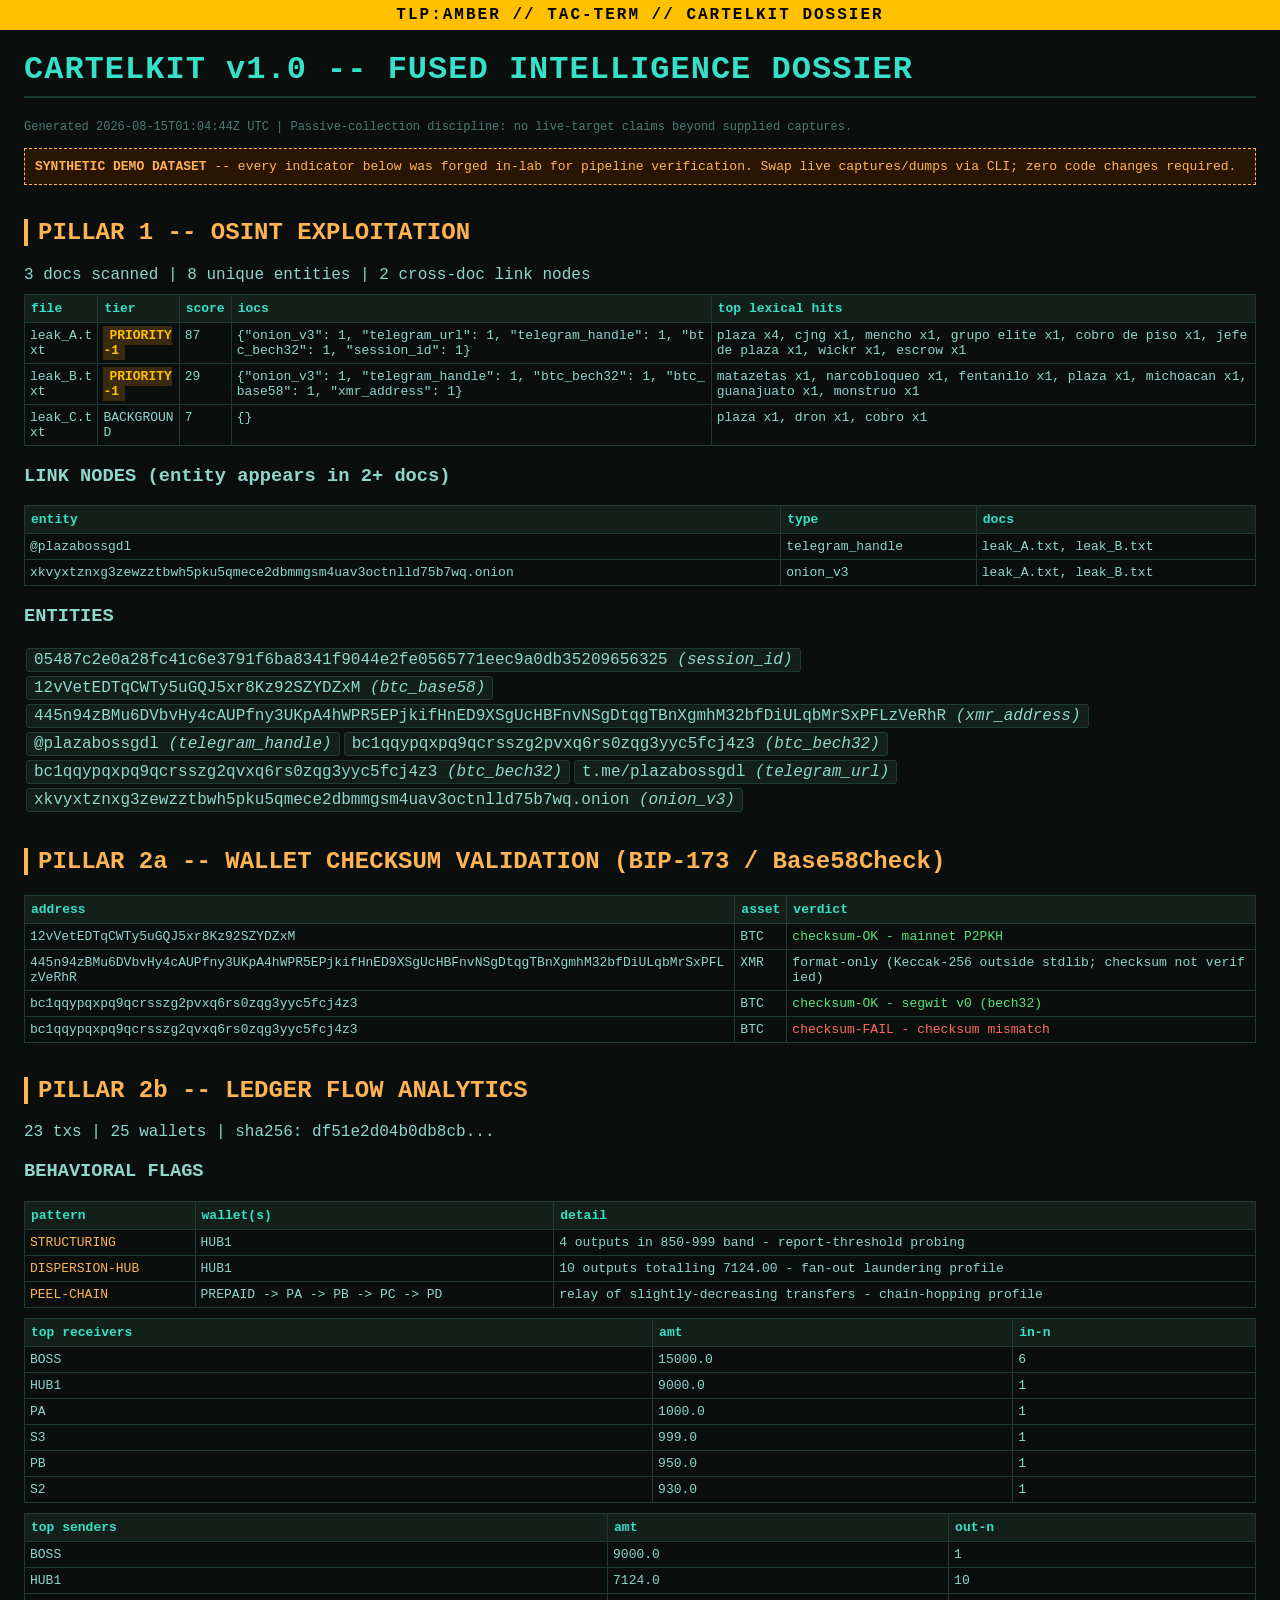
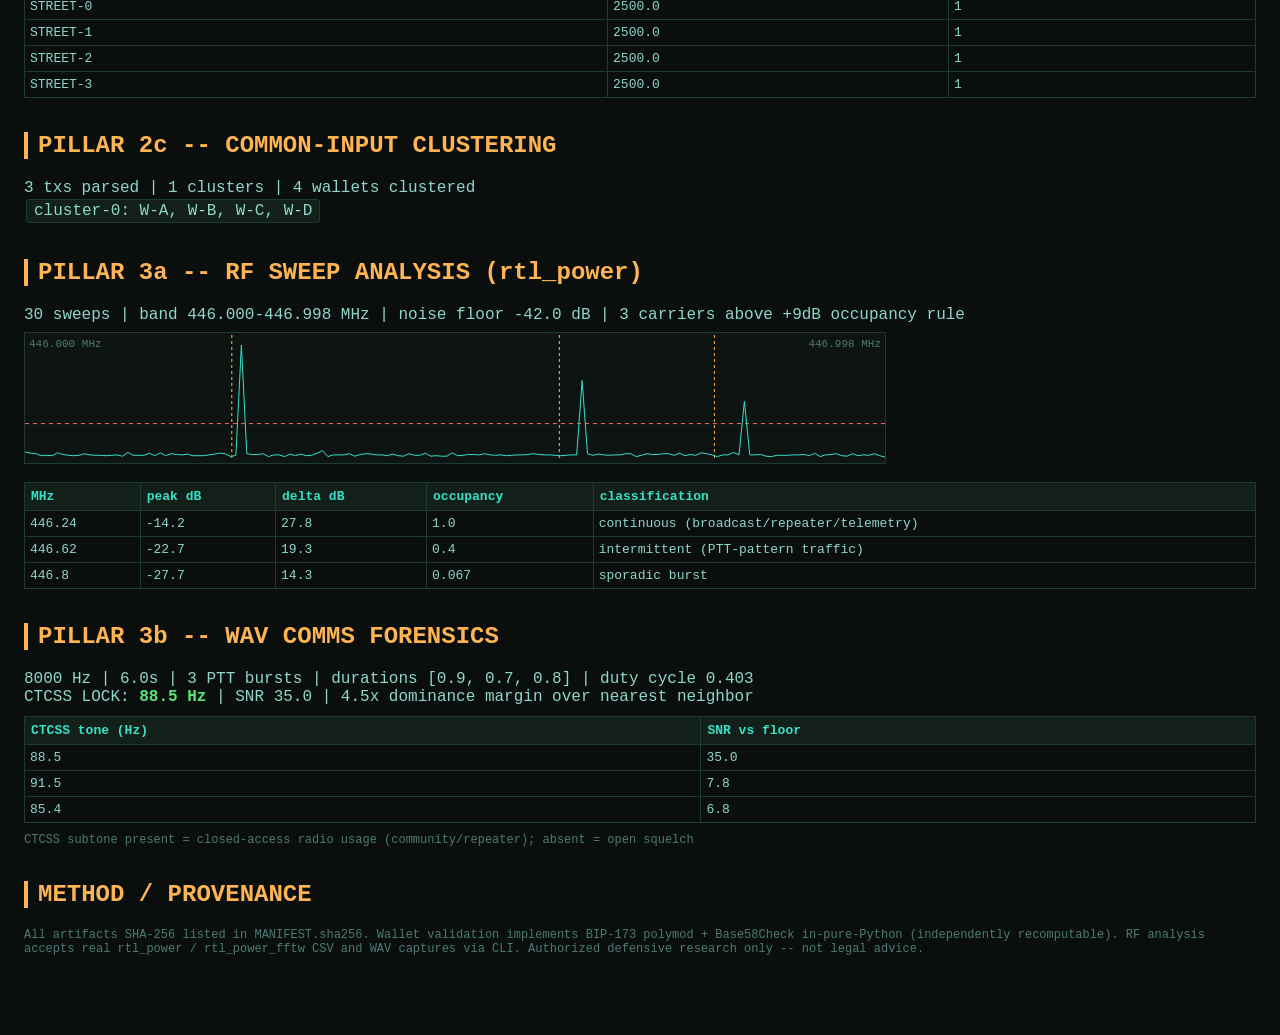
==== index.html @ b8cf2b12 "Deploy CARTELKIT v1.1 fused dossier (synthetic demo clearly marked)" ====
!doctype html><meta charset="utf-8"><meta http-equiv="refresh" content="0; url=/cartelkit/"><body style="background:#0a0f0e;color:#8fd6cb;font-family:Consolas,monospace"><p>Redirecting to <a style="color:#37e0c8" href="/cartelkit/">/cartelkit/</a>...</p>
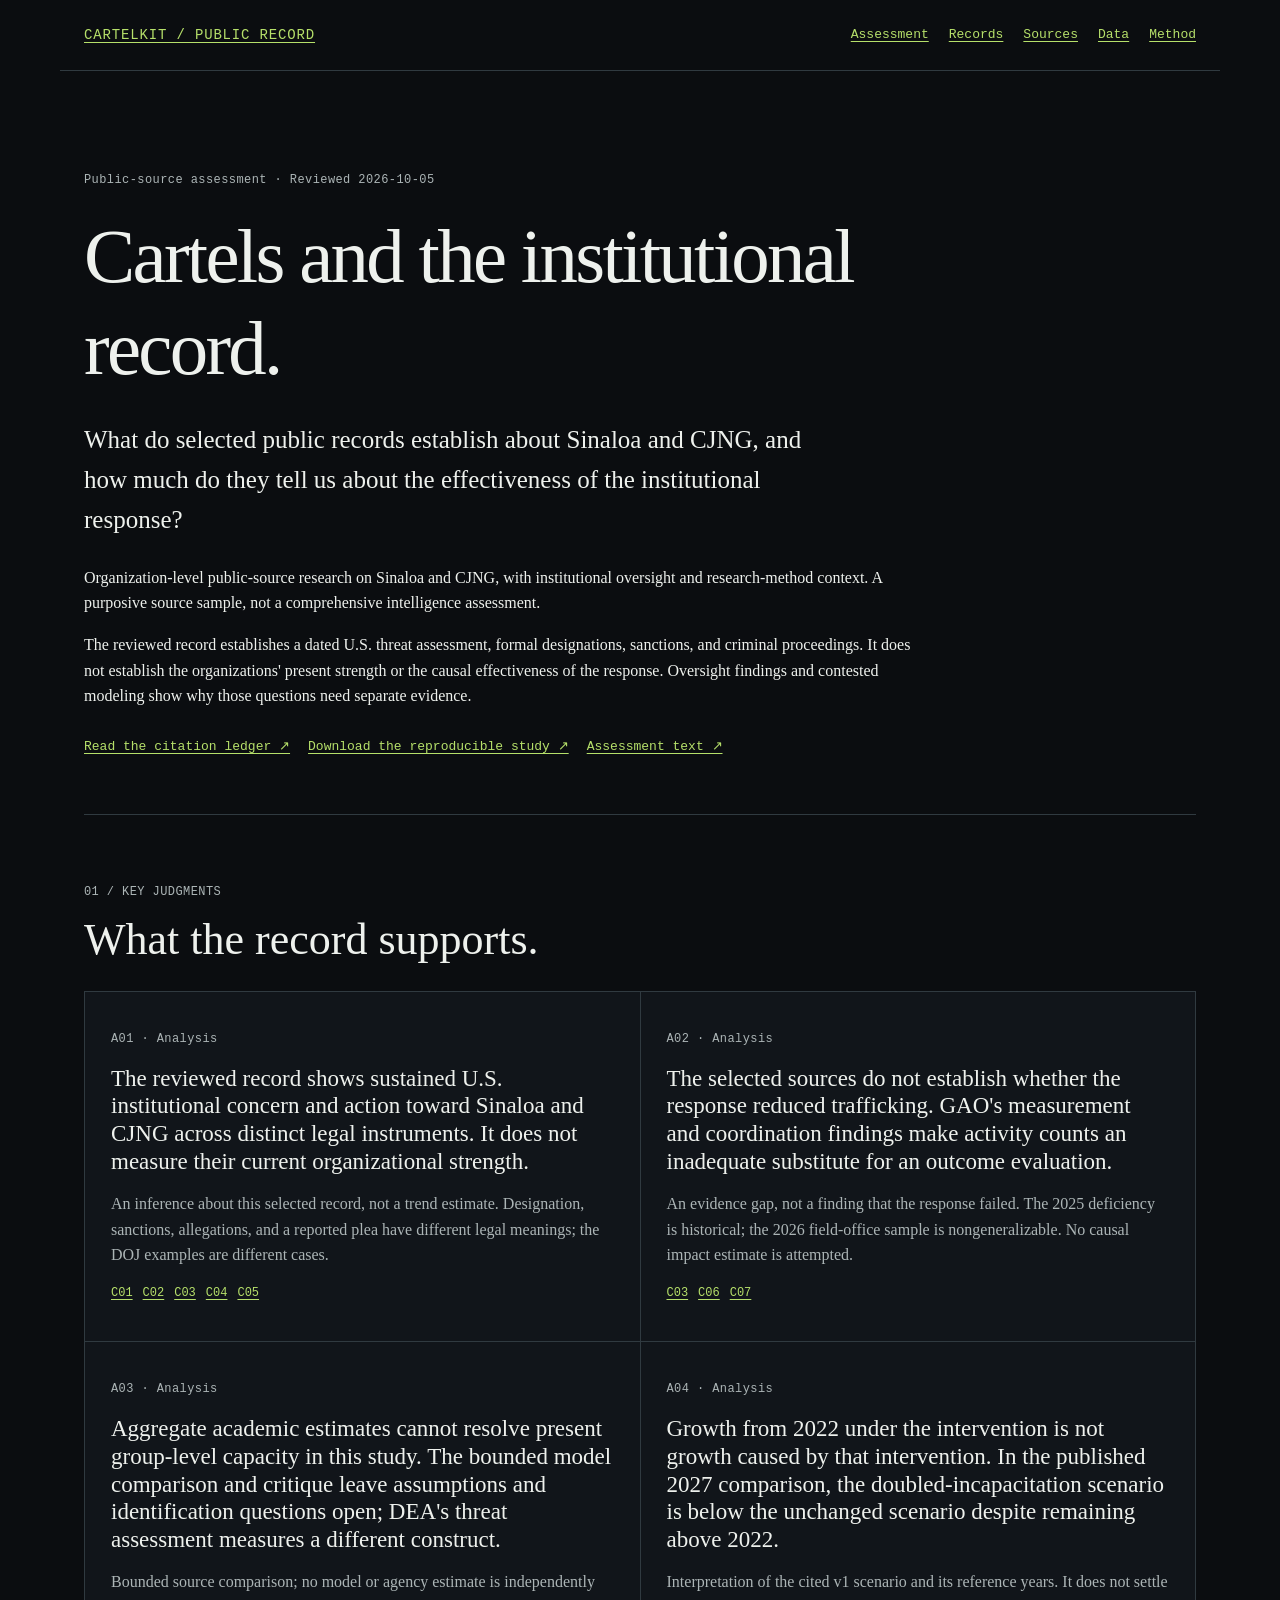
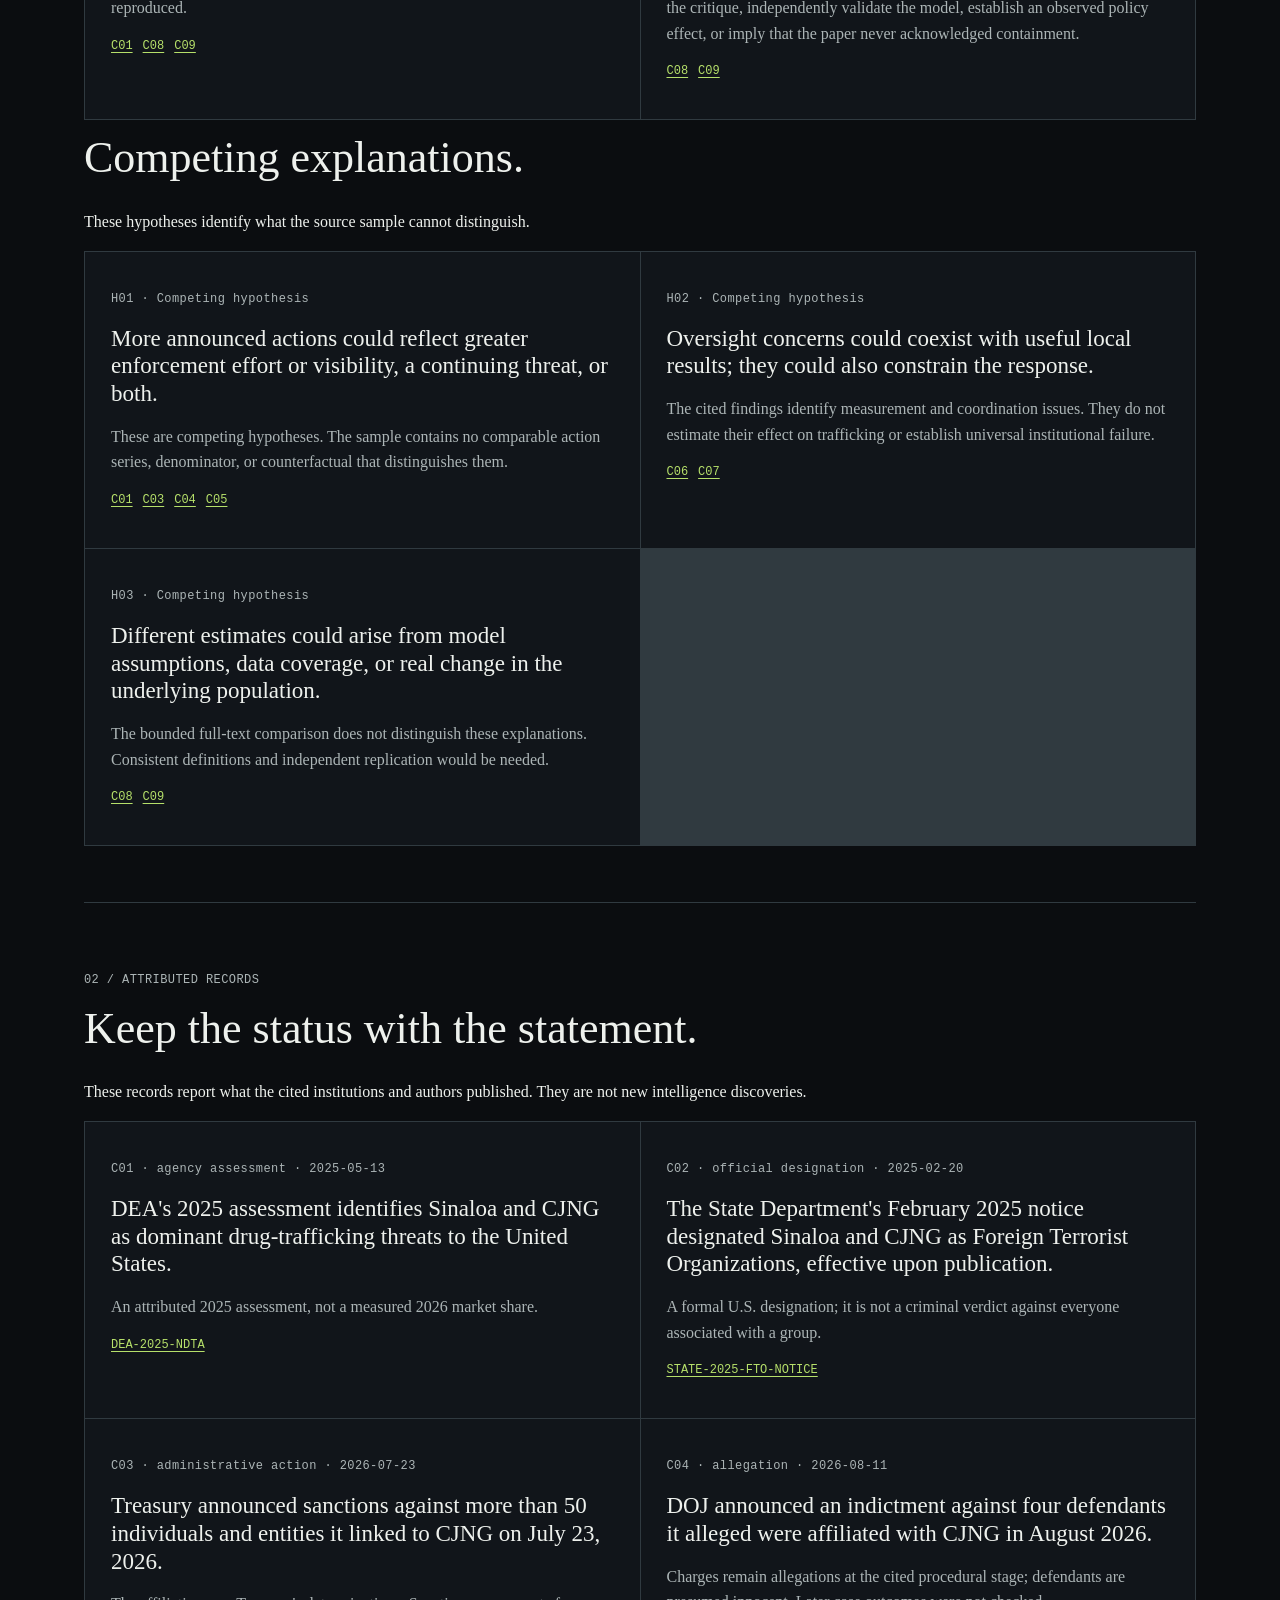
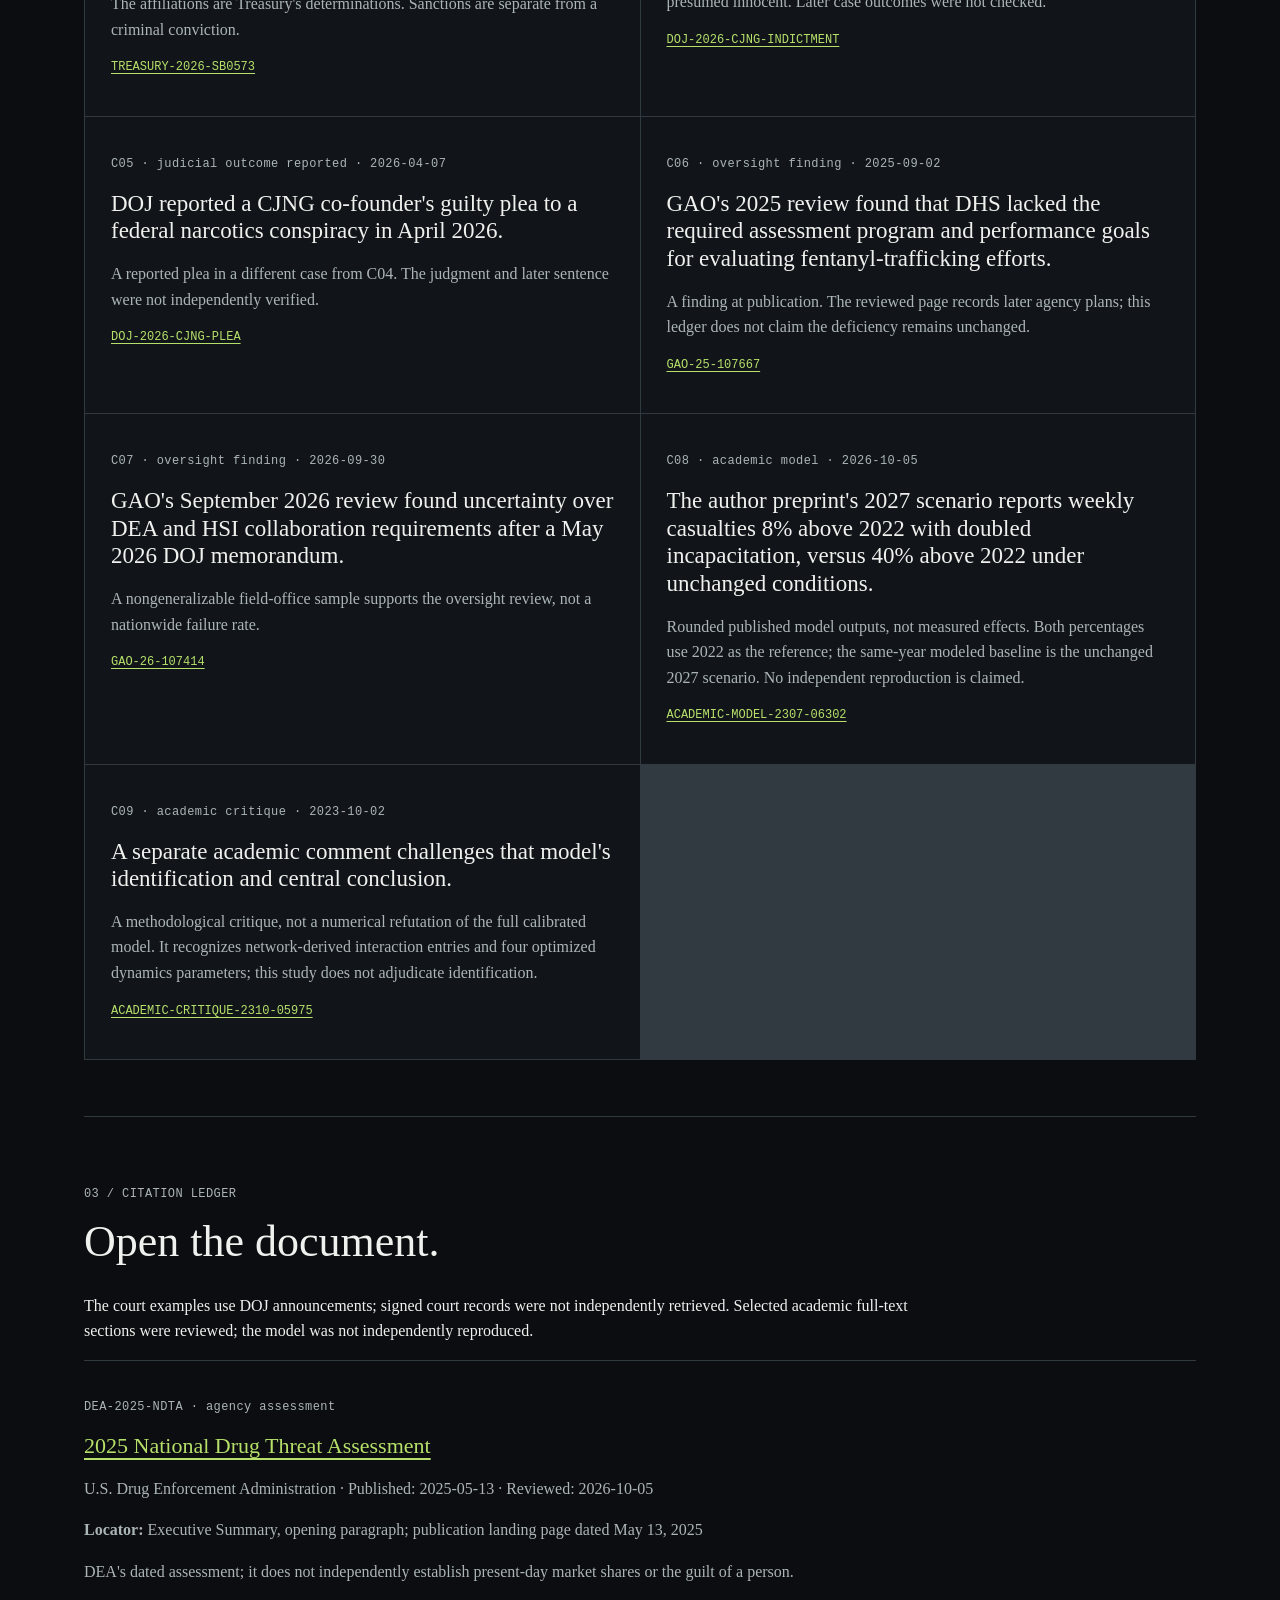
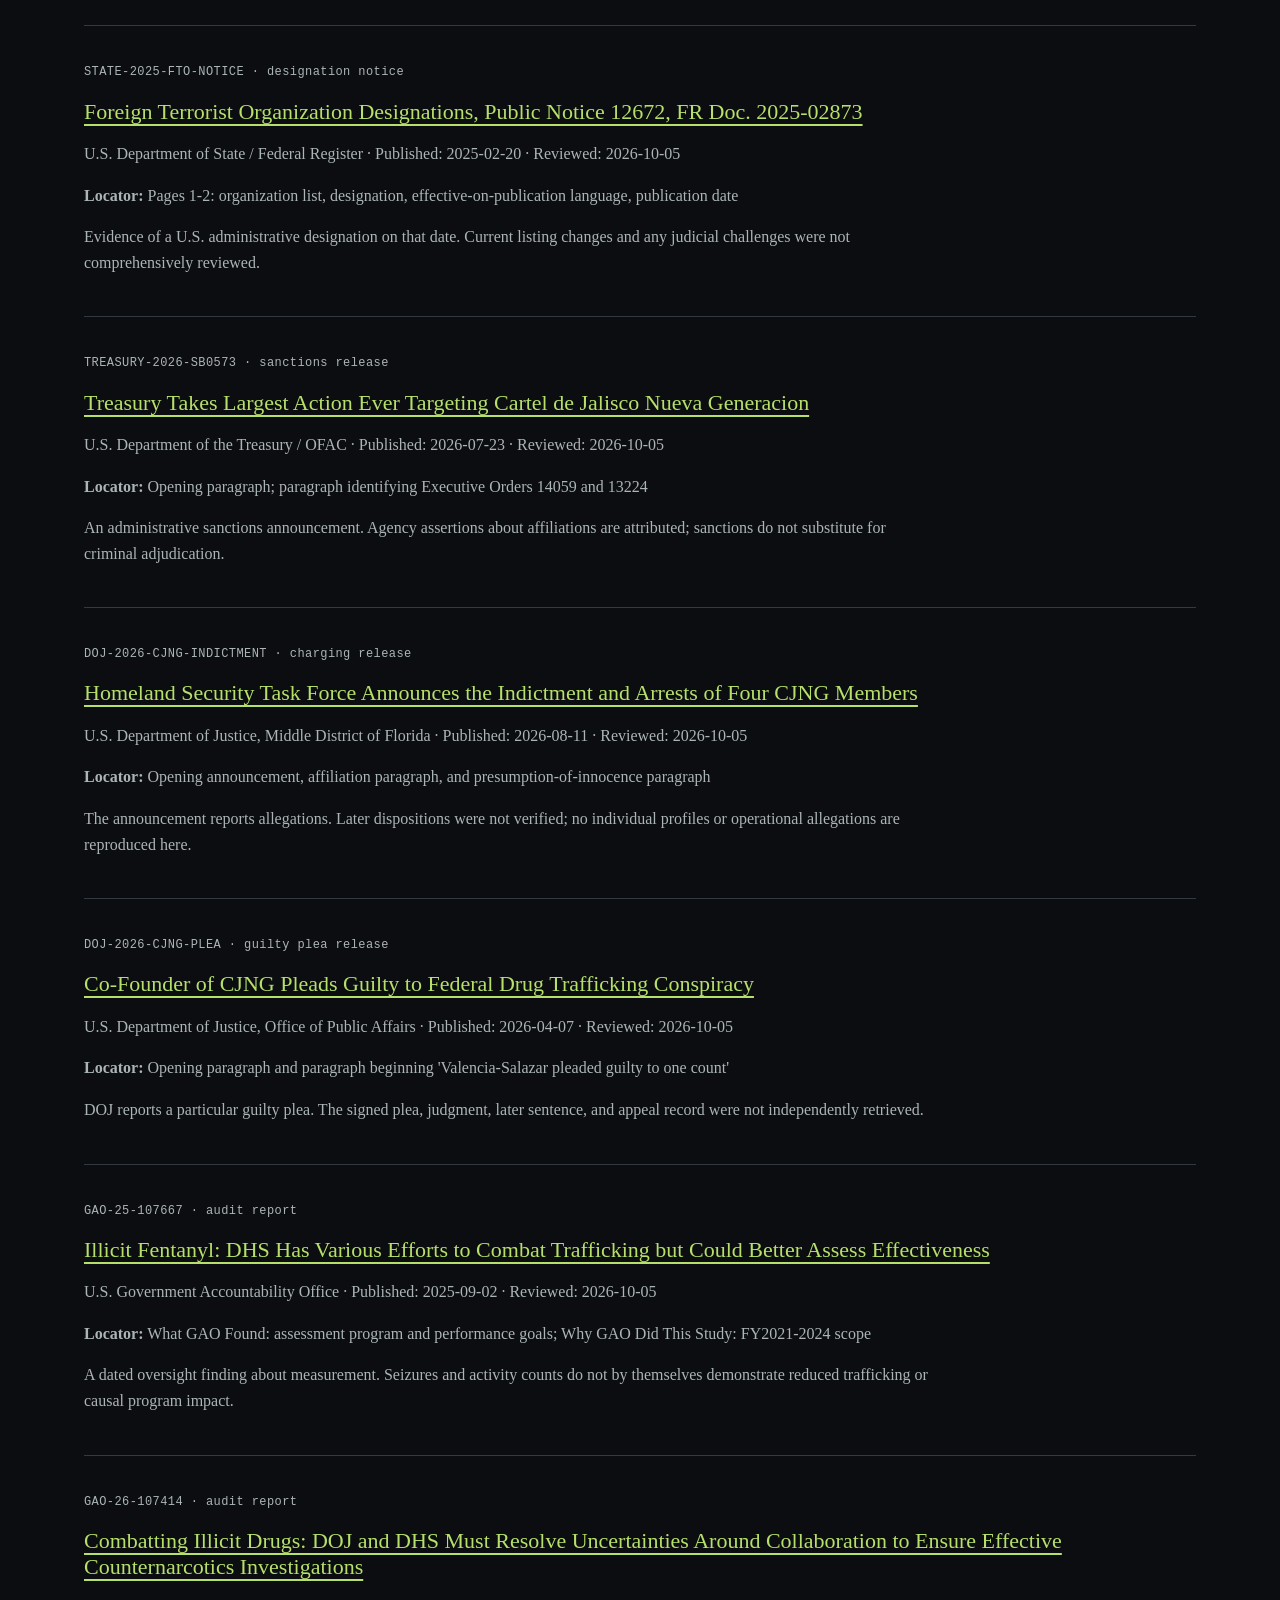
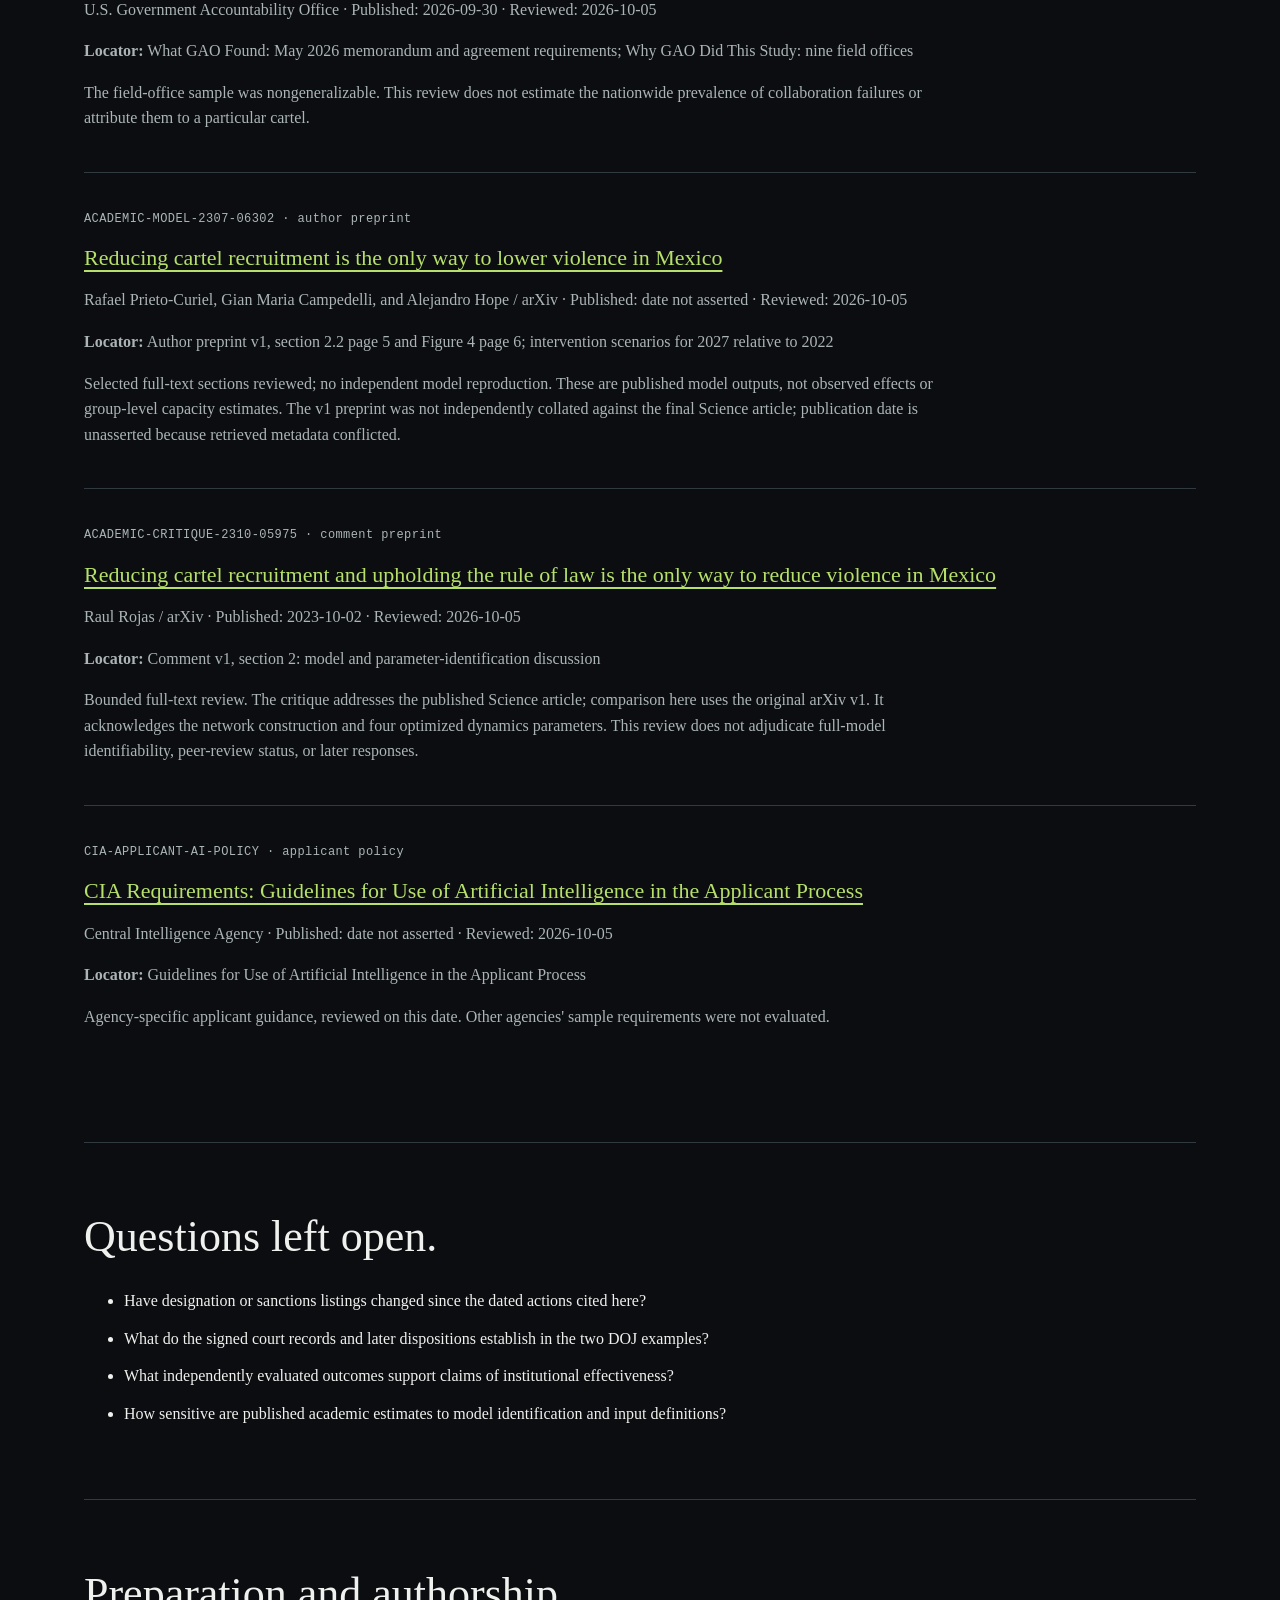
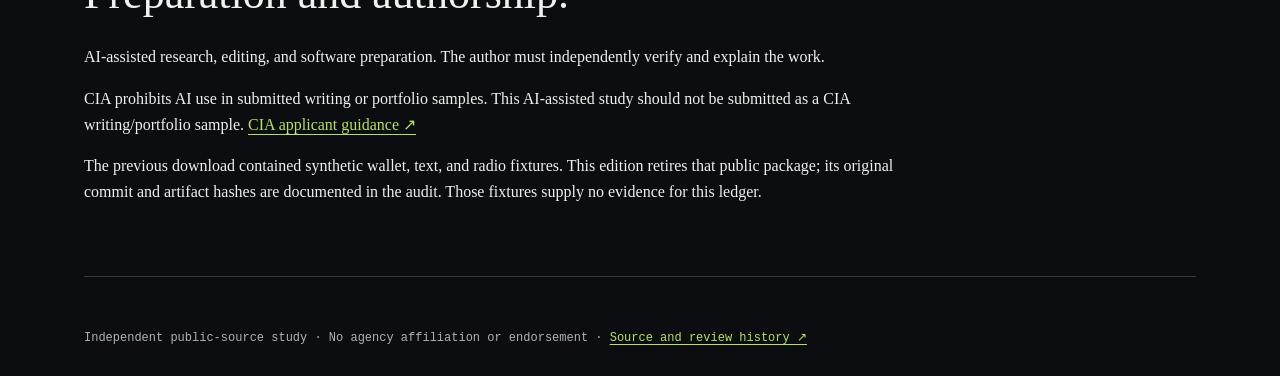
==== commit 984d4914: "Replace synthetic dossier with sourced institutional assessment" ====
--- a/index.html
+++ b/index.html
@@ -1 +1 @@
-!doctype html><meta charset="utf-8"><meta http-equiv="refresh" content="0; url=/cartelkit/"><body style="background:#0a0f0e;color:#8fd6cb;font-family:Consolas,monospace"><p>Redirecting to <a style="color:#37e0c8" href="/cartelkit/">/cartelkit/</a>...</p>
+<!doctype html><html lang="en"><head><meta charset="utf-8"><meta name="viewport" content="width=device-width,initial-scale=1"><meta http-equiv="refresh" content="0;url=cartelkit/"><link rel="canonical" href="https://ssh-pur66.github.io/cartelkit/"><link rel="stylesheet" href="cartelkit/style.css"><title>Cartels and the institutional record</title><meta name="description" content="Organization-level public-source assessment of Sinaloa and CJNG, with cited institutional records and bounded analysis."></head><body><main><h1>Cartels and the institutional record.</h1><p><a href="cartelkit/">Open the public-source assessment</a>.</p></main></body></html>
--- a/cartelkit/style.css
+++ b/cartelkit/style.css
@@ -0,0 +1,3 @@
+:root{color-scheme:dark;--bg:#0b0d10;--panel:#11151a;--ink:#eef1ed;--muted:#acb5b6;--line:#303a40;--accent:#b6e06a;font-family:Georgia,'Times New Roman',serif}
+*{box-sizing:border-box}html{scroll-padding-top:1rem}body{margin:0;background:var(--bg);color:var(--ink);line-height:1.6}a{color:var(--accent);text-underline-offset:.22em}a:hover{text-decoration-thickness:2px}a:focus-visible{outline:2px solid var(--accent);outline-offset:5px}header,main,footer{max-width:1160px;margin:auto;padding:24px}header{display:flex;align-items:center;justify-content:space-between;gap:24px;border-bottom:1px solid var(--line)}nav{display:flex;gap:20px;flex-wrap:wrap}.brand,.record,nav,footer,.downloads{font-family:ui-monospace,SFMono-Regular,Consolas,monospace}.brand{font-size:14px;letter-spacing:.06em}nav{font-size:13px}.skip{position:absolute;left:1rem;top:-6rem;background:var(--ink);color:var(--bg);padding:10px;z-index:1}.skip:focus{top:1rem}section{padding:56px 0;border-bottom:1px solid var(--line)}h1,h2,h3{font-weight:normal;line-height:1.2}h1{font-size:clamp(42px,6vw,78px);max-width:900px;letter-spacing:-.035em;margin:20px 0}h2{font-size:clamp(29px,4vw,44px);margin:12px 0 24px}h3{font-size:23px;margin:16px 0}p{max-width:850px}.opening{padding-top:64px}.deck{font-size:25px;max-width:720px}.record{font-size:12px;color:var(--muted);letter-spacing:.035em}.downloads{display:flex;gap:18px;flex-wrap:wrap;margin-top:28px;font-size:13px}.records{display:grid;grid-template-columns:repeat(2,minmax(0,1fr));gap:1px;background:var(--line);border:1px solid var(--line)}article{background:var(--panel);padding:26px;overflow-wrap:anywhere}article p{color:var(--muted);font-size:16px}.citations{font-family:ui-monospace,Consolas,monospace;font-size:12px;display:flex;flex-wrap:wrap;gap:10px}.sources{padding:0;list-style:none}.sources li{padding:25px 0;border-top:1px solid var(--line);overflow-wrap:anywhere}.sources h3{font-size:22px}.sources p{color:var(--muted)}#questions li{max-width:850px;margin:12px 0}footer{color:var(--muted);font-size:12px;padding-block:28px}::selection{background:var(--accent);color:var(--bg)}
+@media(max-width:700px){header{align-items:flex-start;flex-direction:column}header,main,footer{padding-inline:18px}.records{grid-template-columns:1fr}section{padding-block:40px}.opening{padding-top:36px}article{padding:22px}.deck{font-size:21px}nav{gap:16px}}
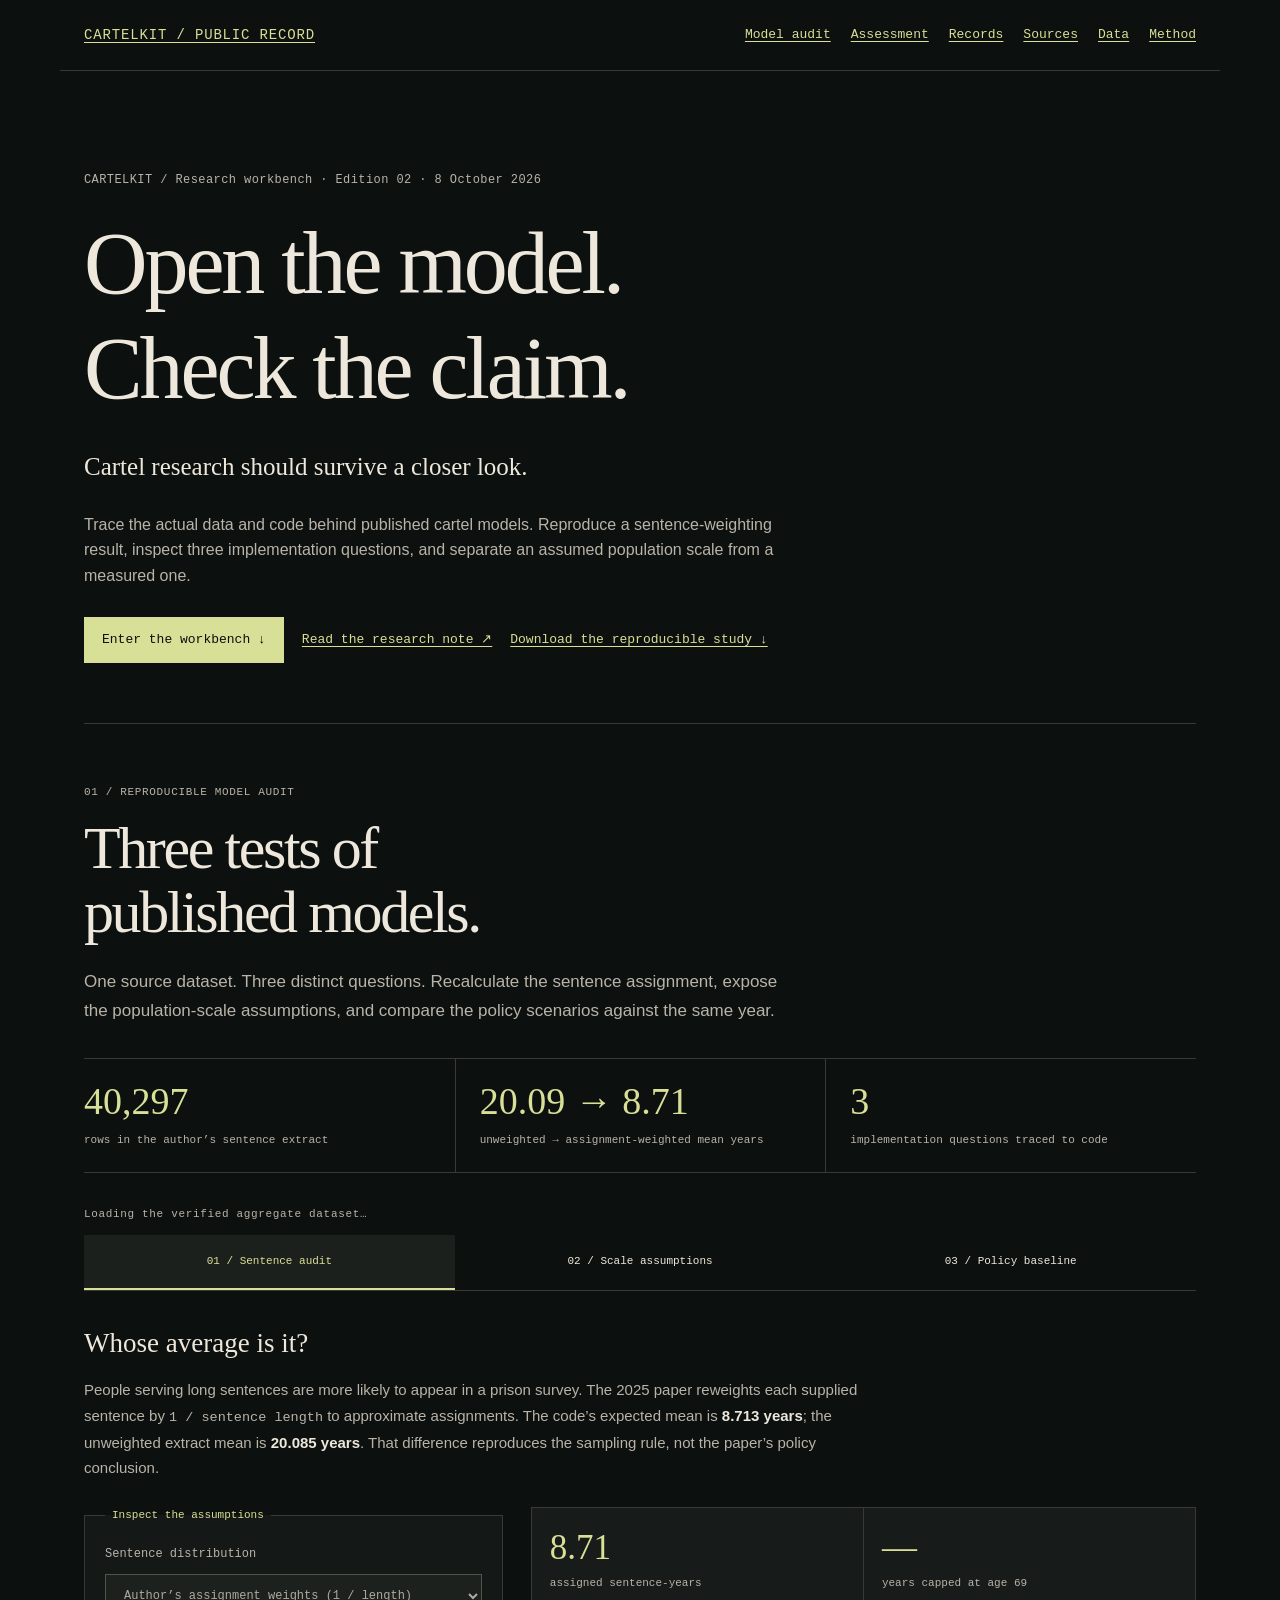
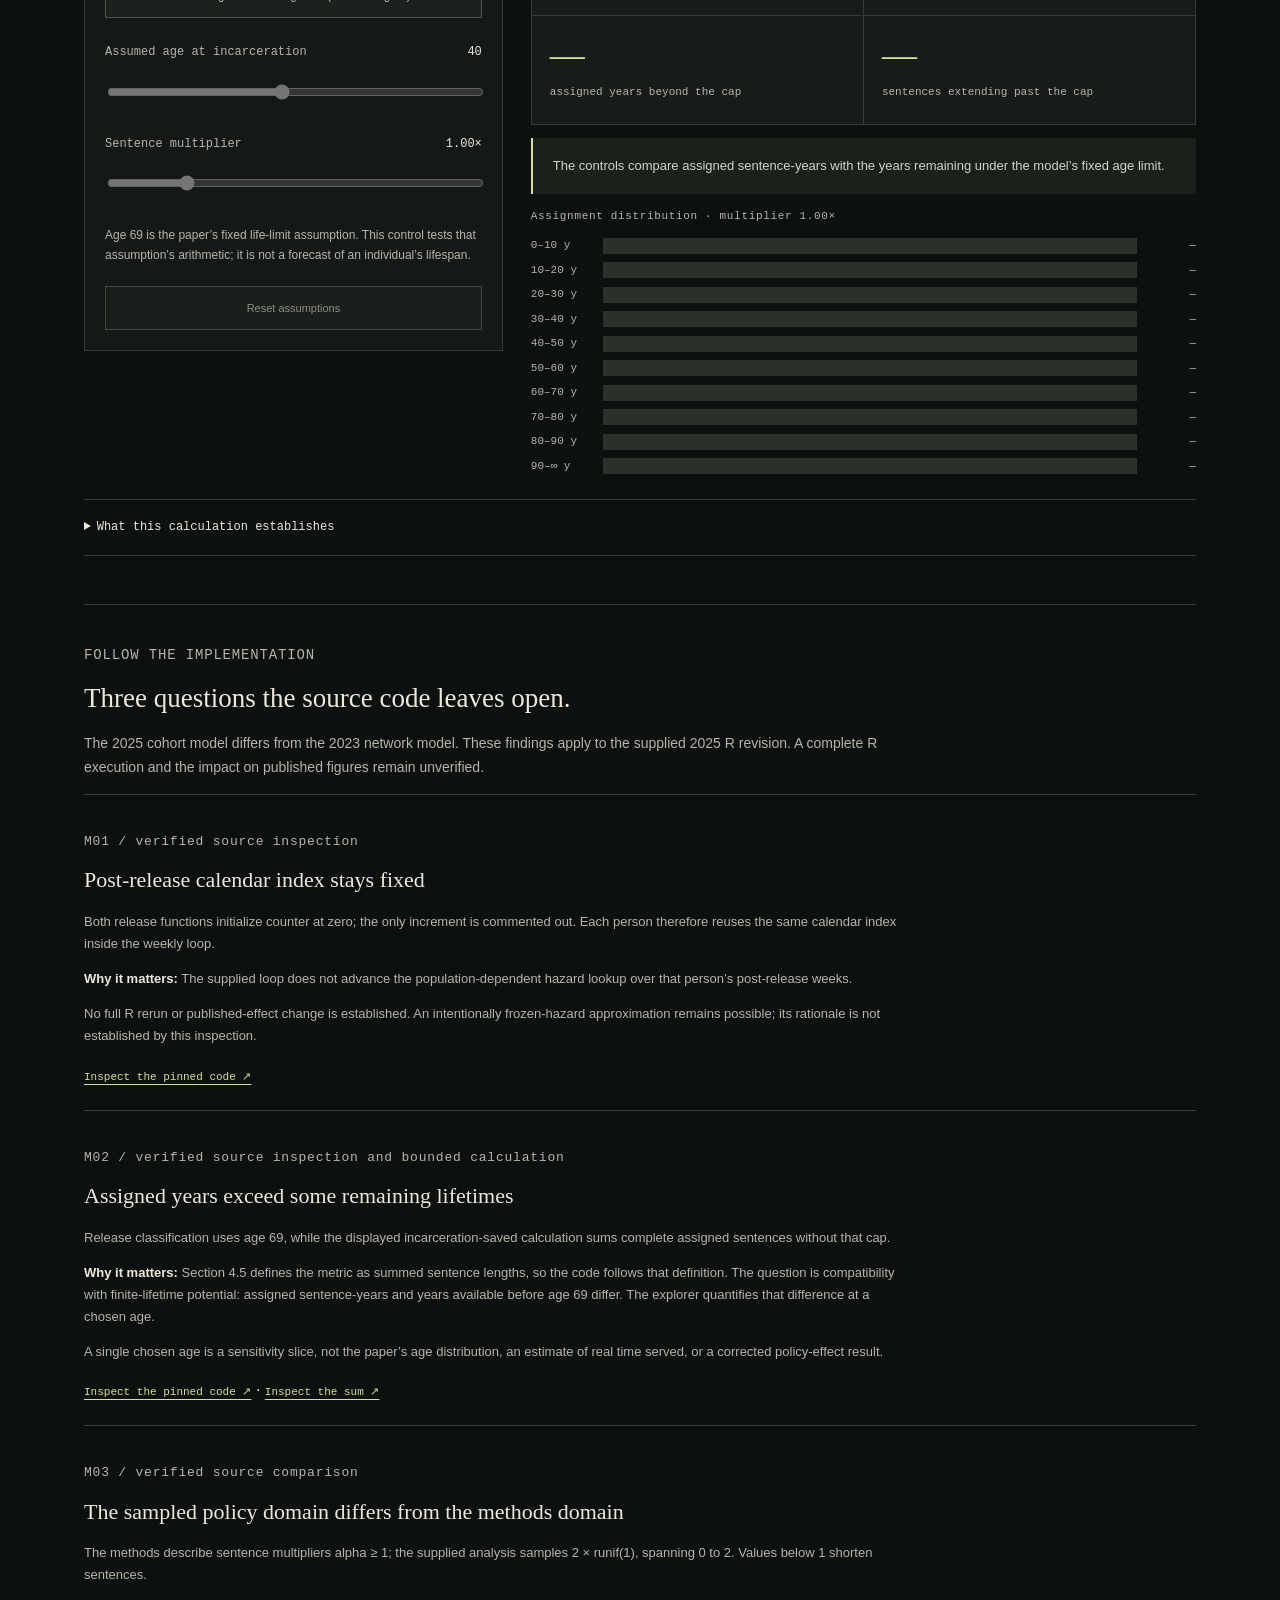
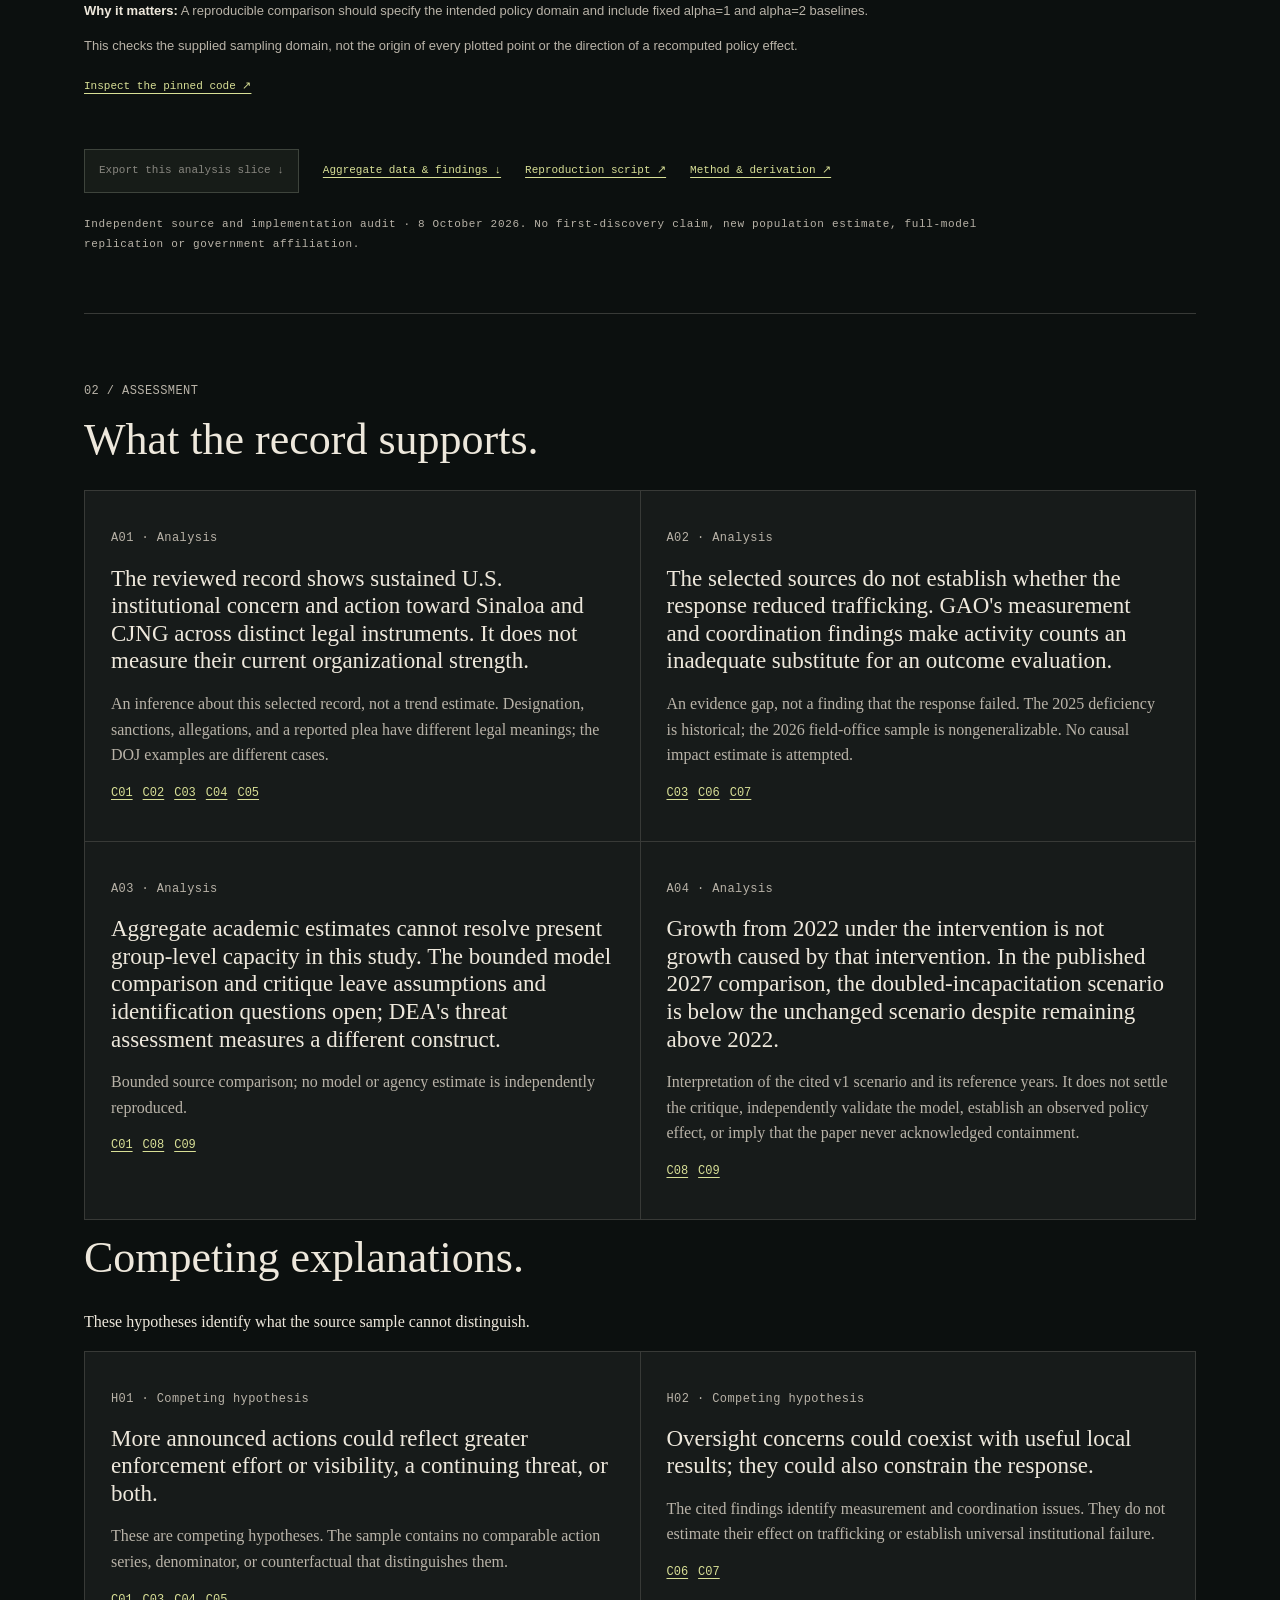
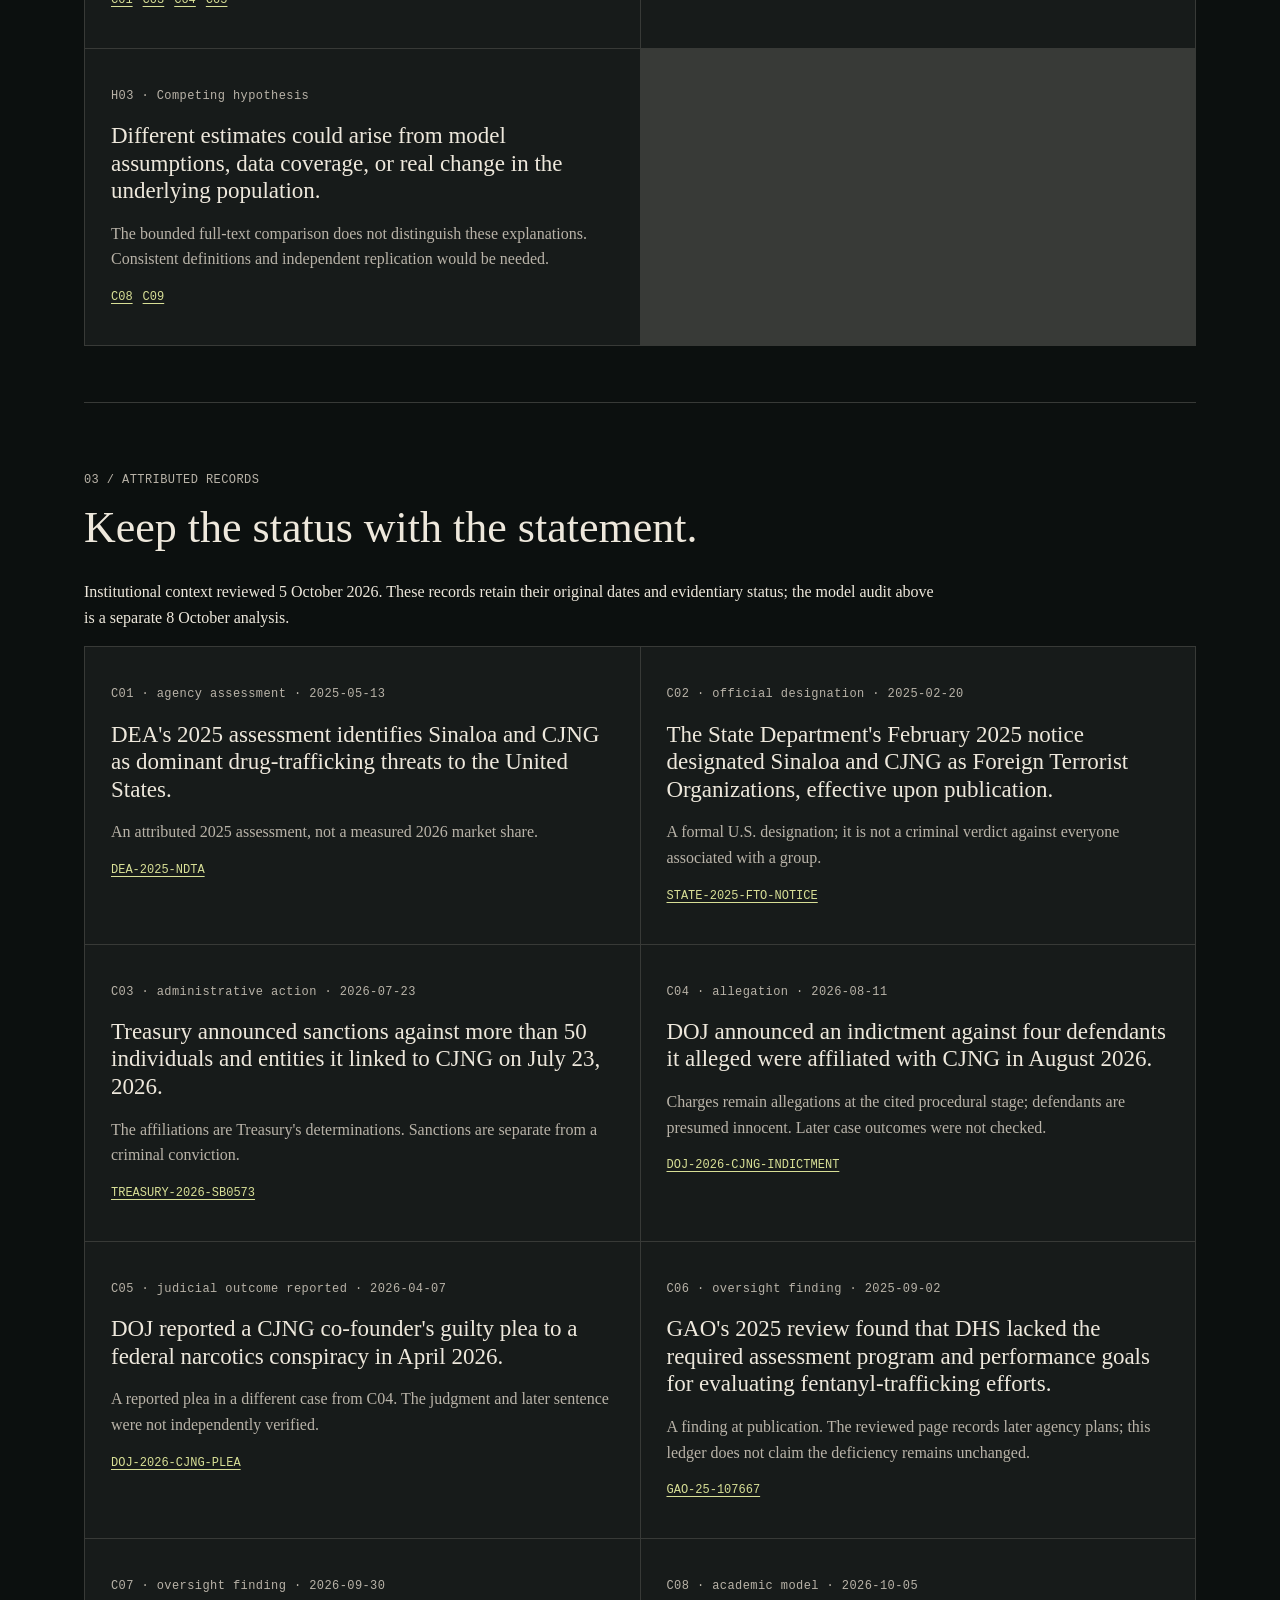
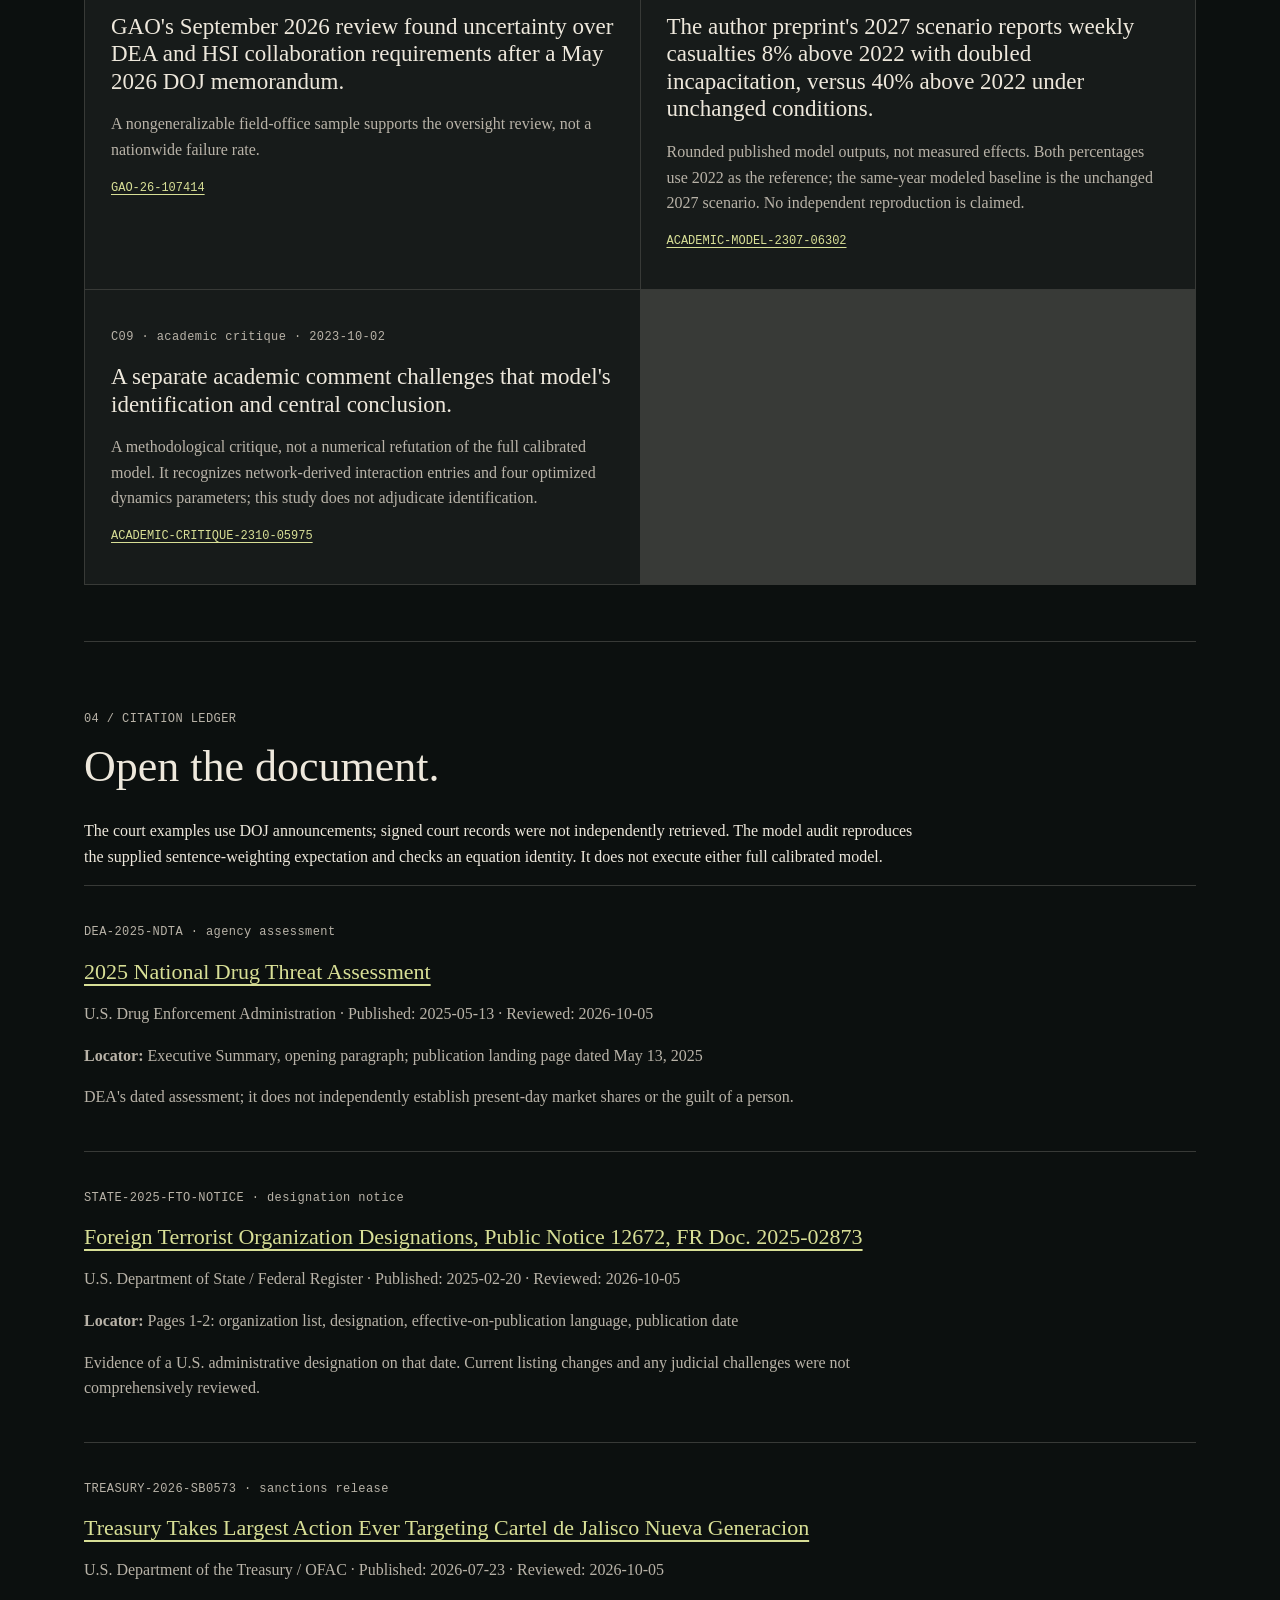
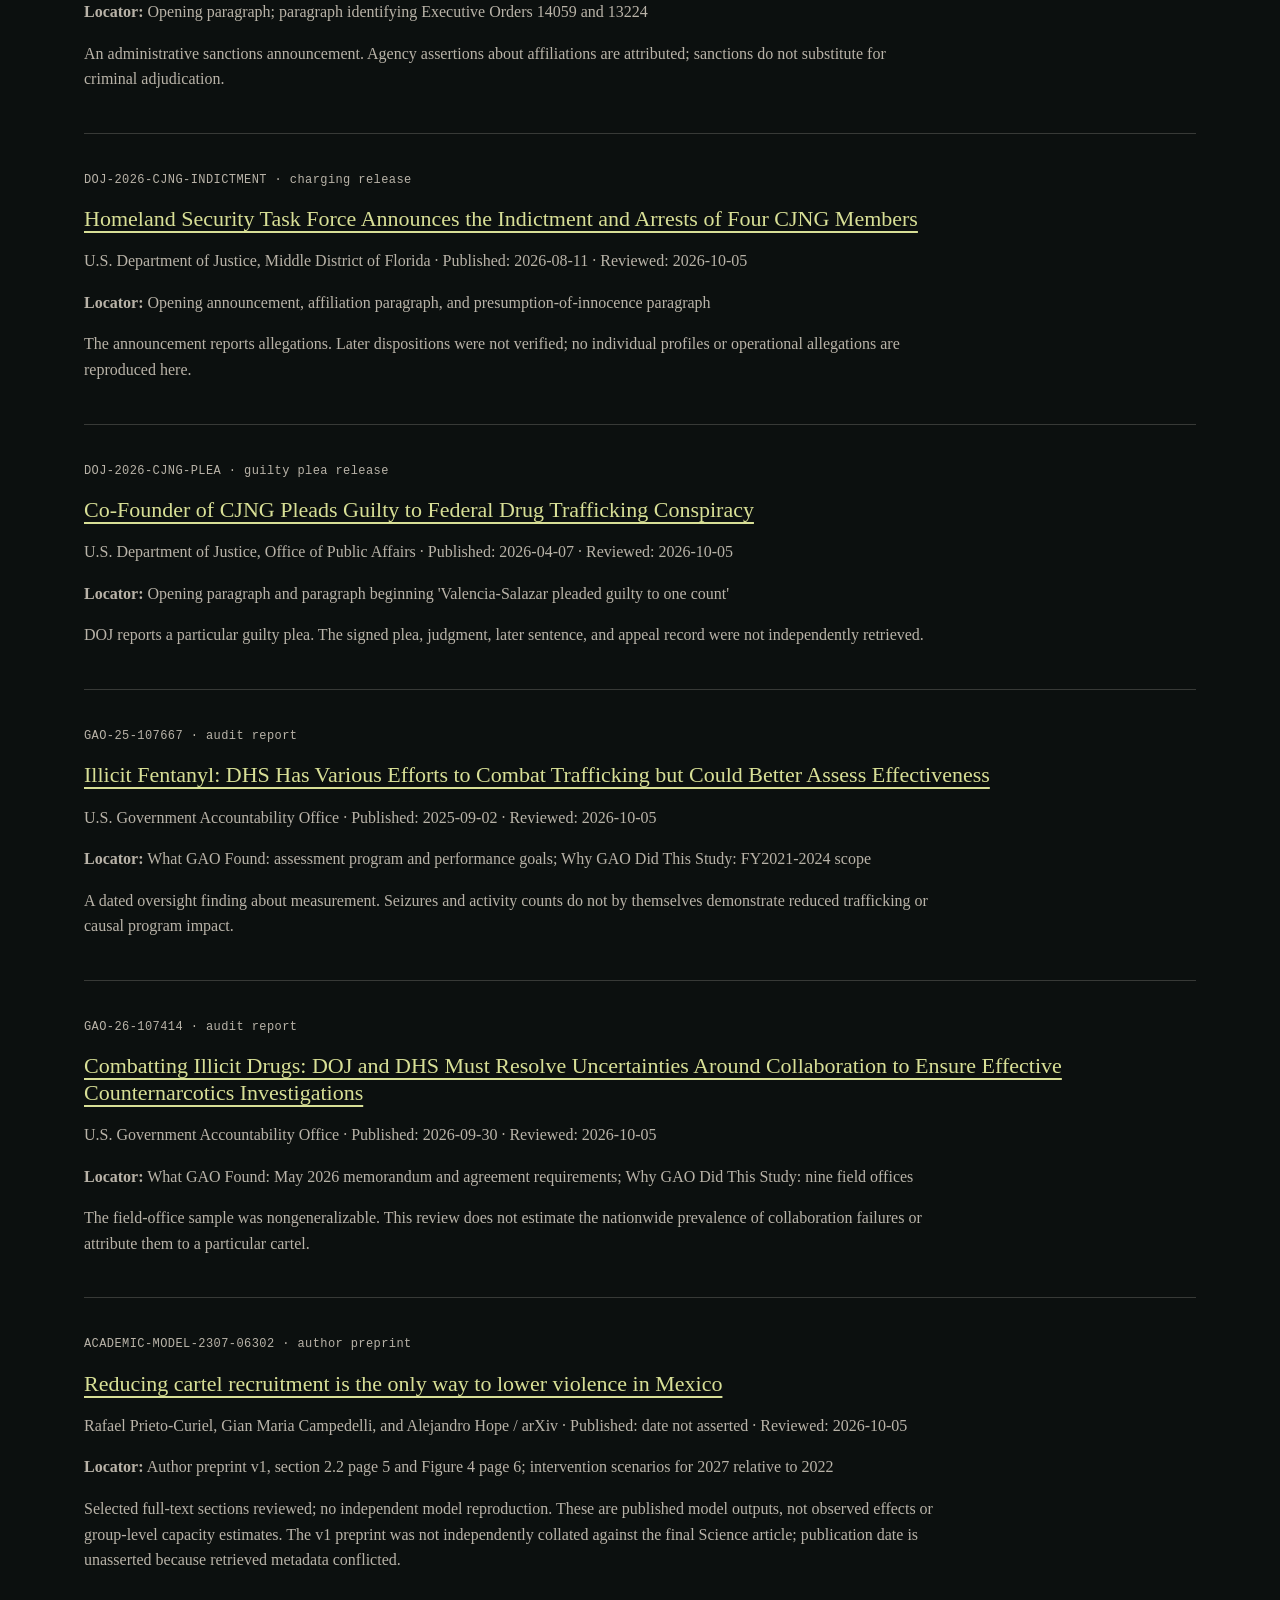
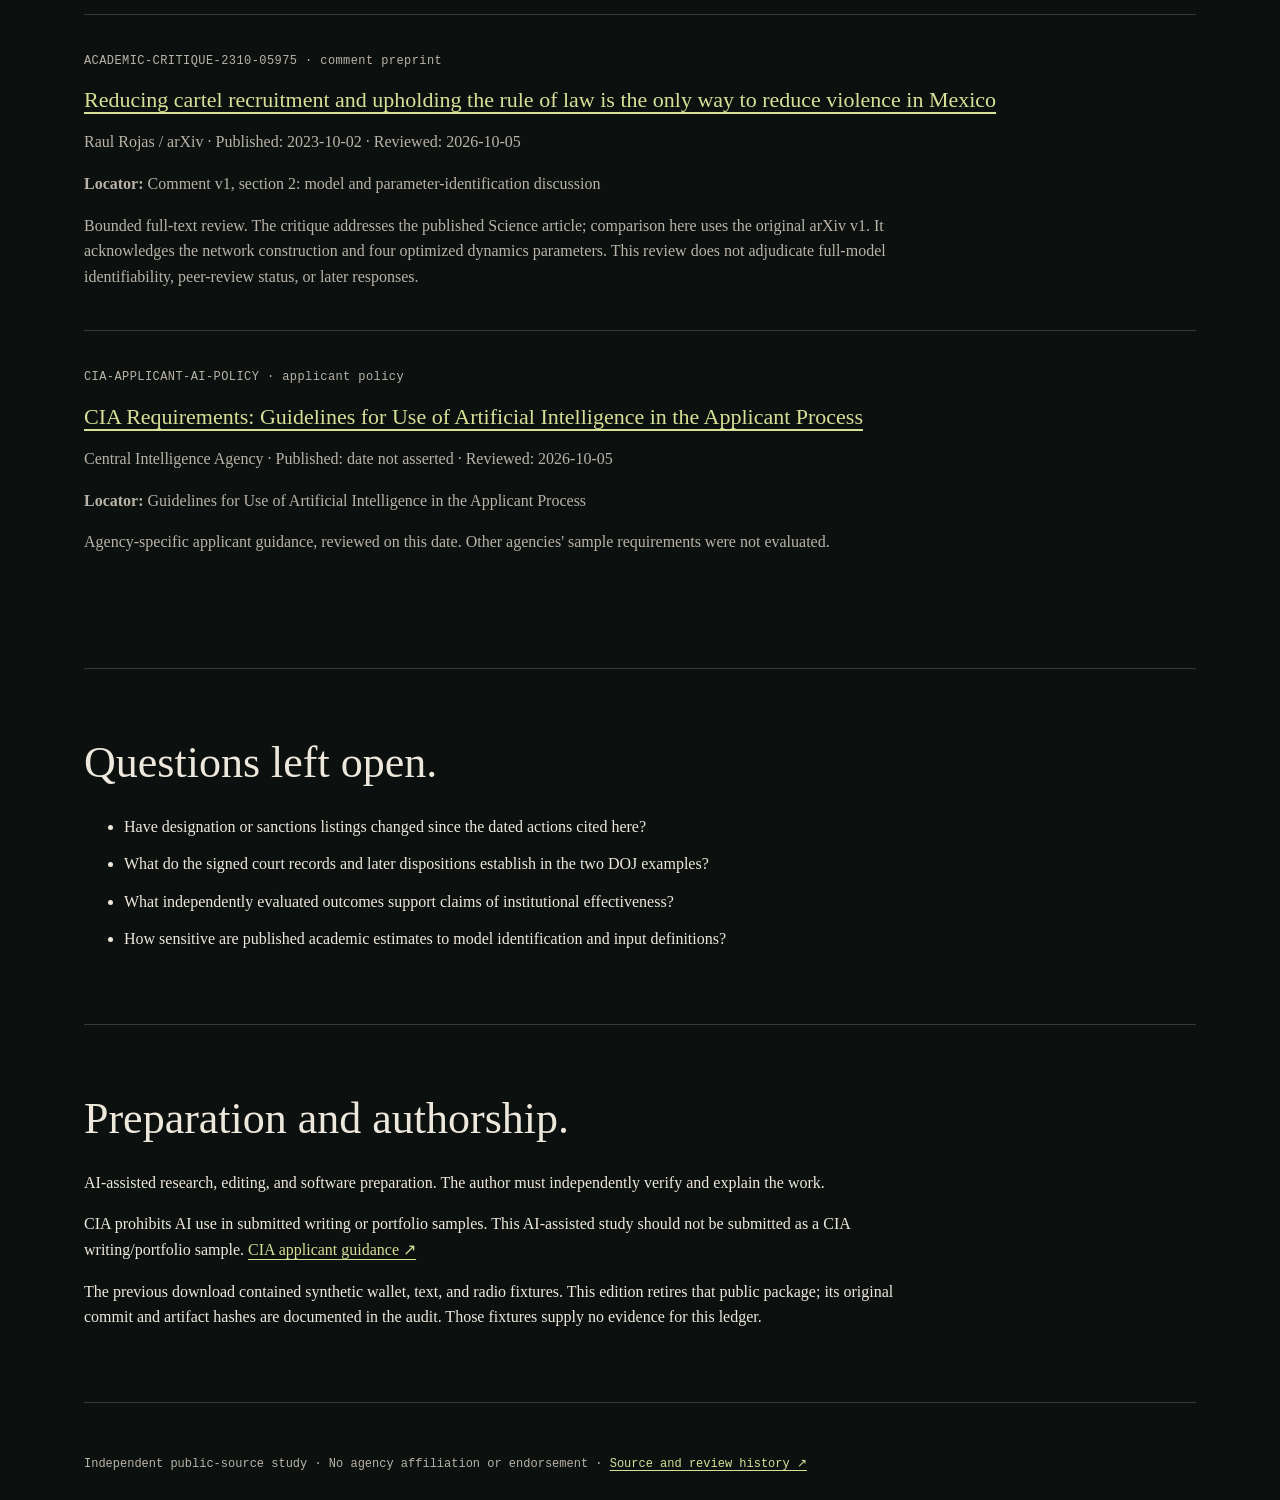
==== commit f02e5b95: "Add reproducible model audit and interactive research workbench" ====
--- a/index.html
+++ b/index.html
@@ -1 +1 @@
-<!doctype html><html lang="en"><head><meta charset="utf-8"><meta name="viewport" content="width=device-width,initial-scale=1"><meta http-equiv="refresh" content="0;url=cartelkit/"><link rel="canonical" href="https://ssh-pur66.github.io/cartelkit/"><link rel="stylesheet" href="cartelkit/style.css"><title>Cartels and the institutional record</title><meta name="description" content="Organization-level public-source assessment of Sinaloa and CJNG, with cited institutional records and bounded analysis."></head><body><main><h1>Cartels and the institutional record.</h1><p><a href="cartelkit/">Open the public-source assessment</a>.</p></main></body></html>
+<!doctype html><html lang="en"><head><meta charset="utf-8"><meta name="viewport" content="width=device-width,initial-scale=1"><meta http-equiv="refresh" content="0;url=cartelkit/"><link rel="canonical" href="https://ssh-pur66.github.io/cartelkit/"><link rel="stylesheet" href="cartelkit/style.css"><title>CARTELKIT model audit</title><meta name="description" content="Interactive audit of published cartel models, with reproducible sentence calculations, pinned code findings and an institutional source ledger."></head><body><main><h1>CARTELKIT model audit.</h1><p><a href="cartelkit/">Open the research workbench</a>.</p></main></body></html>
--- a/cartelkit/style.css
+++ b/cartelkit/style.css
@@ -1,3 +1,5 @@
-:root{color-scheme:dark;--bg:#0b0d10;--panel:#11151a;--ink:#eef1ed;--muted:#acb5b6;--line:#303a40;--accent:#b6e06a;font-family:Georgia,'Times New Roman',serif}
+:root{color-scheme:dark;--bg:#0c100f;--panel:#171b1a;--ink:#eee8dc;--muted:#b9b3a8;--line:#383a37;--accent:#d8df96;font-family:Georgia,'Times New Roman',serif}
 *{box-sizing:border-box}html{scroll-padding-top:1rem}body{margin:0;background:var(--bg);color:var(--ink);line-height:1.6}a{color:var(--accent);text-underline-offset:.22em}a:hover{text-decoration-thickness:2px}a:focus-visible{outline:2px solid var(--accent);outline-offset:5px}header,main,footer{max-width:1160px;margin:auto;padding:24px}header{display:flex;align-items:center;justify-content:space-between;gap:24px;border-bottom:1px solid var(--line)}nav{display:flex;gap:20px;flex-wrap:wrap}.brand,.record,nav,footer,.downloads{font-family:ui-monospace,SFMono-Regular,Consolas,monospace}.brand{font-size:14px;letter-spacing:.06em}nav{font-size:13px}.skip{position:absolute;left:1rem;top:-6rem;background:var(--ink);color:var(--bg);padding:10px;z-index:1}.skip:focus{top:1rem}section{padding:56px 0;border-bottom:1px solid var(--line)}h1,h2,h3{font-weight:normal;line-height:1.2}h1{font-size:clamp(42px,6vw,78px);max-width:900px;letter-spacing:-.035em;margin:20px 0}h2{font-size:clamp(29px,4vw,44px);margin:12px 0 24px}h3{font-size:23px;margin:16px 0}p{max-width:850px}.opening{padding-top:64px}.deck{font-size:25px;max-width:720px}.record{font-size:12px;color:var(--muted);letter-spacing:.035em}.downloads{display:flex;gap:18px;flex-wrap:wrap;margin-top:28px;font-size:13px}.records{display:grid;grid-template-columns:repeat(2,minmax(0,1fr));gap:1px;background:var(--line);border:1px solid var(--line)}article{background:var(--panel);padding:26px;overflow-wrap:anywhere}article p{color:var(--muted);font-size:16px}.citations{font-family:ui-monospace,Consolas,monospace;font-size:12px;display:flex;flex-wrap:wrap;gap:10px}.sources{padding:0;list-style:none}.sources li{padding:25px 0;border-top:1px solid var(--line);overflow-wrap:anywhere}.sources h3{font-size:22px}.sources p{color:var(--muted)}#questions li{max-width:850px;margin:12px 0}footer{color:var(--muted);font-size:12px;padding-block:28px}::selection{background:var(--accent);color:var(--bg)}
 @media(max-width:700px){header{align-items:flex-start;flex-direction:column}header,main,footer{padding-inline:18px}.records{grid-template-columns:1fr}section{padding-block:40px}.opening{padding-top:36px}article{padding:22px}.deck{font-size:21px}nav{gap:16px}}
+
+.opening .downloads a:first-child{padding:13px 18px;background:var(--accent);color:var(--bg);text-decoration:none}.opening .downloads{align-items:center}.opening{padding-bottom:60px}.opening>p:not(.record):not(.deck){font-family:Arial,Helvetica,sans-serif;max-width:690px;color:var(--muted);font-size:16px}.opening h1{max-width:850px;font-size:clamp(48px,7vw,88px)}
